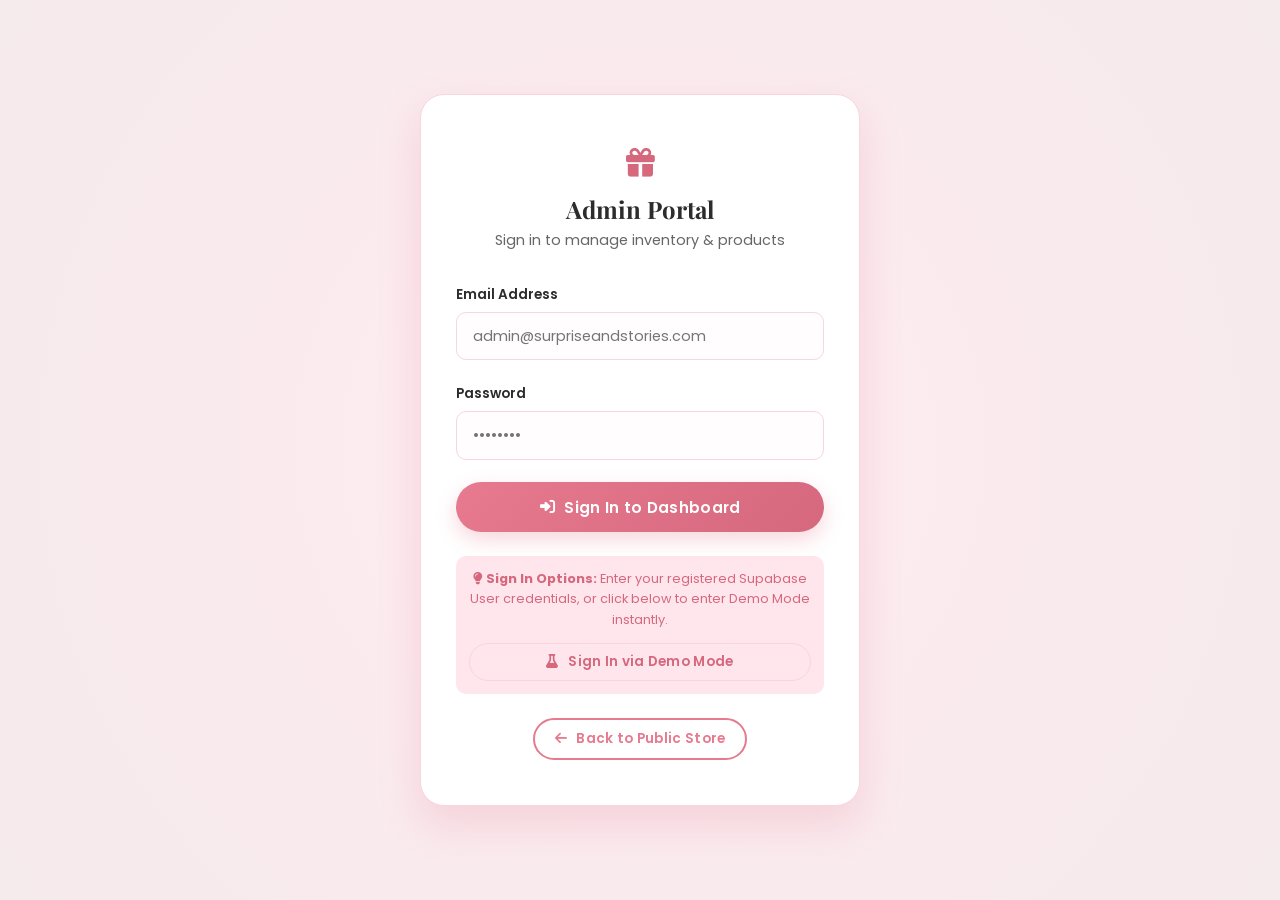
==== admin.html @ d302abcf "Initial commit" ====
<!DOCTYPE html>
<html lang="en">
<head>
  <meta charset="UTF-8">
  <meta name="viewport" content="width=device-width, initial-scale=1.0">
  <title>Admin Dashboard | Surprise and Stories</title>
  <meta name="robots" content="noindex, nofollow">
  
  <!-- Google Fonts & Font Awesome -->
  <link rel="preconnect" href="https://fonts.googleapis.com">
  <link rel="preconnect" href="https://fonts.gstatic.com" crossorigin>
  <link href="https://fonts.googleapis.com/css2?family=Playfair+Display:ital,wght@0,400;0,600;0,700;1,400&family=Poppins:wght@300;400;500;600;700&display=swap" rel="stylesheet">
  <link rel="stylesheet" href="https://cdnjs.cloudflare.com/ajax/libs/font-awesome/6.4.0/css/all.min.css">
  
  <!-- Global Stylesheet -->
  <link rel="stylesheet" href="styles.css">

  <!-- Supabase JS v2 CDN Script Tag -->
  <script src="https://cdn.jsdelivr.net/npm/@supabase/supabase-js@2"></script>
</head>
<body class="admin-body">

  <!-- View 1: Auth Guard / Login View -->
  <div id="login-view" class="auth-wrapper">
    <div class="auth-card">
      <div class="auth-logo">
        <i class="fa-solid fa-gift"></i>
      </div>
      <h2 class="font-serif" style="margin-bottom: 0.2rem;">Admin Portal</h2>
      <p class="auth-subtitle">Sign in to manage inventory & products</p>

      <form id="login-form">
        <div class="form-group">
          <label for="login-email">Email Address</label>
          <input type="email" id="login-email" class="form-control" placeholder="admin@surpriseandstories.com" required>
        </div>

        <div class="form-group">
          <label for="login-password">Password</label>
          <input type="password" id="login-password" class="form-control" placeholder="••••••••" required>
        </div>

        <button type="submit" id="login-btn" class="btn btn-primary" style="width: 100%;">
          <i class="fa-solid fa-right-to-bracket"></i> Sign In to Dashboard
        </button>
      </form>

      <div class="demo-hint">
        <i class="fa-solid fa-lightbulb"></i> <strong>Sign In Options:</strong> Enter your registered Supabase User credentials, or click below to enter Demo Mode instantly.
        <div style="margin-top: 0.8rem;">
          <button type="button" id="demo-login-btn" class="btn btn-secondary btn-sm" style="width: 100%;">
            <i class="fa-solid fa-flask"></i> Sign In via Demo Mode
          </button>
        </div>
      </div>

      <div style="margin-top: 1.5rem;">
        <a href="index.html" class="btn btn-outline btn-sm">
          <i class="fa-solid fa-arrow-left"></i> Back to Public Store
        </a>
      </div>
    </div>
  </div>

  <!-- View 2: Main Client Admin Dashboard (Revealed after login) -->
  <div id="dashboard-view" style="display: none;">
    <!-- Admin Top Navbar -->
    <header class="admin-navbar">
      <div class="container admin-nav-container">
        <a href="index.html" class="logo">
          <i class="fa-solid fa-gift"></i>
          <span>Surprise and Stories</span>
        </a>

        <div class="user-badge">
          <div class="user-avatar" id="user-avatar-initial">A</div>
          <div>
            <div style="font-size: 0.85rem; font-weight: 600;" id="user-email-display">admin@surpriseandstories.com</div>
            <div style="font-size: 0.75rem; color: var(--text-muted);" id="user-status-text">Administrator</div>
          </div>
          <button id="logout-btn" class="btn btn-secondary btn-sm" style="margin-left: 1rem;">
            <i class="fa-solid fa-right-from-bracket"></i> Logout
          </button>
        </div>
      </div>
    </header>

    <!-- Main Dashboard Body -->
    <main class="container admin-main">
      <div class="admin-header">
        <div>
          <h1 class="admin-title font-serif">Product & Inventory Management</h1>
          <p style="color: var(--text-muted); font-size: 0.9rem;">Upload new handcrafted creations and manage your active WhatsApp catalog.</p>
        </div>

        <!-- Dashboard Navigation Tabs -->
        <div class="admin-tabs">
          <button class="admin-tab-btn active" data-tab="tab-inventory">
            <i class="fa-solid fa-boxes-stacked"></i> Live Inventory
          </button>
          <button class="admin-tab-btn" data-tab="tab-add-product">
            <i class="fa-solid fa-plus"></i> Add New Product
          </button>
          <button class="admin-tab-btn" data-tab="tab-settings">
            <i class="fa-solid fa-sliders"></i> Supabase Settings
          </button>
        </div>
      </div>

      <!-- Stats Overview Cards -->
      <div class="stats-grid">
        <div class="stat-card">
          <div class="stat-icon"><i class="fa-solid fa-bag-shopping"></i></div>
          <div>
            <div class="stat-number" id="stat-total-products">0</div>
            <div class="stat-label">Total Active Products</div>
          </div>
        </div>

        <div class="stat-card">
          <div class="stat-icon"><i class="fa-solid fa-layer-group"></i></div>
          <div>
            <div class="stat-number" id="stat-total-categories">0</div>
            <div class="stat-label">Product Categories</div>
          </div>
        </div>

        <div class="stat-card">
          <div class="stat-icon"><i class="fa-brands fa-whatsapp" style="color: #25D366;"></i></div>
          <div>
            <div class="stat-number" id="stat-whatsapp-phone">+91 98765 43210</div>
            <div class="stat-label">Active WhatsApp Number</div>
          </div>
        </div>

        <div class="stat-card">
          <div class="stat-icon"><i class="fa-solid fa-database"></i></div>
          <div>
            <div class="stat-number" id="stat-system-mode" style="font-size: 1.1rem; color: var(--primary);">Live / Demo</div>
            <div class="stat-label">Supabase Connection</div>
          </div>
        </div>
      </div>

      <!-- Tab Content 1: Live Inventory Management Table -->
      <div id="tab-inventory" class="tab-pane">
        <div class="admin-card">
          <div class="admin-card-header">
            <h2 class="admin-card-title font-serif">Current Product Inventory</h2>
            <div>
              <button id="refresh-inventory-btn" class="btn btn-secondary btn-sm">
                <i class="fa-solid fa-arrows-rotate"></i> Refresh
              </button>
            </div>
          </div>

          <div class="table-responsive">
            <table class="inventory-table">
              <thead>
                <tr>
                  <th>Image</th>
                  <th>Product Title</th>
                  <th>Category</th>
                  <th>Price (₹)</th>
                  <th>Date Added</th>
                  <th class="text-right">Action</th>
                </tr>
              </thead>
              <tbody id="inventory-table-body">
                <tr>
                  <td colspan="6" class="text-center" style="padding: 3rem 0;">
                    <i class="fa-solid fa-circle-notch fa-spin" style="font-size: 1.8rem; color: var(--primary);"></i>
                    <p style="margin-top: 0.5rem; color: var(--text-muted);">Loading inventory...</p>
                  </td>
                </tr>
              </tbody>
            </table>
          </div>
        </div>
      </div>

      <!-- Tab Content 2: Add New Product Form -->
      <div id="tab-add-product" class="tab-pane" style="display: none;">
        <div class="admin-card" style="max-width: 760px; margin: 0 auto;">
          <div class="admin-card-header">
            <h2 class="admin-card-title font-serif">Add New Handcrafted Product</h2>
          </div>

          <form id="add-product-form">
            <div style="display: grid; grid-template-columns: 1fr 1fr; gap: 1.2rem;">
              <div class="form-group">
                <label for="prod-title">Product Title *</label>
                <input type="text" id="prod-title" class="form-control" placeholder="e.g. Velvet Memory Hamper" required>
              </div>

              <div class="form-group">
                <label for="prod-price">Price in ₹ (INR) *</label>
                <input type="number" id="prod-price" class="form-control" placeholder="1999" min="0" step="1" required>
              </div>
            </div>

            <div class="form-group">
              <label for="prod-category">Product Category *</label>
              <select id="prod-category" class="form-control" required>
                <option value="Gift Hampers">Gift Hampers</option>
                <option value="Personalized Cards">Personalized Cards</option>
                <option value="Anniversary">Anniversary Boxes</option>
                <option value="Custom Gifts">Custom Gifts</option>
              </select>
            </div>

            <div class="form-group">
              <label for="prod-desc">Product Description *</label>
              <textarea id="prod-desc" class="form-control" rows="4" placeholder="Describe the materials, handmade craftsmanship, fairy lights, chocolates, custom note features..." required></textarea>
            </div>

            <!-- Product Image Upload / File Dropzone -->
            <div class="form-group">
              <label>Product Image *</label>
              <div class="file-dropzone" id="dropzone">
                <i class="fa-solid fa-cloud-arrow-up"></i>
                <h4>Click or drag & drop product photo</h4>
                <p>Supports PNG, JPG, WEBP formats (Max 5MB)</p>
                <input type="file" id="prod-image-file" accept="image/*">
              </div>

              <!-- Image Preview Container -->
              <div id="image-preview-wrapper" style="display: none; margin-top: 1rem;">
                <div class="image-preview-container">
                  <img id="image-preview" class="image-preview" src="" alt="Preview">
                  <button type="button" id="remove-img-btn" class="btn btn-danger btn-sm" style="position: absolute; top: -10px; right: -10px; border-radius: 50%; width: 26px; height: 26px; padding: 0; display: flex; align-items: center; justify-content: center;">
                    <i class="fa-solid fa-xmark"></i>
                  </button>
                </div>
              </div>

              <div style="margin-top: 0.8rem; font-size: 0.8rem; color: var(--text-muted);">
                <i class="fa-solid fa-info-circle"></i> Images will be uploaded to Supabase Storage bucket <code>product-images</code>.
              </div>
            </div>

            <div style="margin-top: 2rem;">
              <button type="submit" id="submit-product-btn" class="btn btn-primary" style="width: 100%;">
                <i class="fa-solid fa-cloud-arrow-up"></i> Upload Product to Store
              </button>
            </div>
          </form>
        </div>
      </div>

      <!-- Tab Content 3: Supabase & WhatsApp Config -->
      <div id="tab-settings" class="tab-pane" style="display: none;">
        <div class="admin-card" style="max-width: 760px; margin: 0 auto;">
          <div class="admin-card-header">
            <h2 class="admin-card-title font-serif">Supabase & Store Configuration</h2>
          </div>

          <div class="config-box">
            <p><i class="fa-solid fa-shield-halved"></i> <strong>Live Supabase Connection:</strong> Enter your Supabase Project URL and Anon Public Key below to connect your live Supabase PostgreSQL database and Storage bucket.</p>
          </div>

          <form id="settings-form">
            <div class="form-group">
              <label for="config-supabase-url">Supabase Project URL</label>
              <input type="url" id="config-supabase-url" class="form-control" placeholder="https://xyzcompany.supabase.co">
            </div>

            <div class="form-group">
              <label for="config-supabase-key">Supabase Anon Public Key</label>
              <input type="password" id="config-supabase-key" class="form-control" placeholder="eyJhYmdj... (Anon Public Key)">
            </div>

            <div class="form-group">
              <label for="config-whatsapp-phone">WhatsApp Business Phone Number (for Customer Orders)</label>
              <input type="text" id="config-whatsapp-phone" class="form-control" placeholder="919876543210" required>
              <small style="color: var(--text-muted);">Include country code without '+' or spaces (e.g., 919876543210 for India).</small>
            </div>

            <div style="display: flex; gap: 1rem; margin-top: 1.5rem;">
              <button type="submit" class="btn btn-primary">
                <i class="fa-solid fa-floppy-disk"></i> Save Settings
              </button>
              <button type="button" id="reset-settings-btn" class="btn btn-secondary">
                <i class="fa-solid fa-rotate-left"></i> Reset to Default Demo
              </button>
            </div>
          </form>
        </div>
      </div>
    </main>
  </div>

  <!-- Scripts -->
  <script src="js/supabase-config.js"></script>
  <script src="js/admin.js"></script>
</body>
</html>
---- styles.css ----
/* ----------------------------------------------------
   Surprise and Stories - Soft Aesthetic Pink Theme
   Global Stylesheet & Design System
   ---------------------------------------------------- */

@import url('https://fonts.googleapis.com/css2?family=Playfair+Display:ital,wght@0,400;0,600;0,700;1,400&family=Poppins:wght@300;400;500;600;700&display=swap');

:root {
  --primary: #E87A90;
  --primary-hover: #D6687E;
  --primary-light: #FFE5EC;
  --primary-glow: rgba(232, 122, 144, 0.25);
  --bg-warm: #FFF9F9;
  --bg-card: #FFFFFF;
  --bg-subtle: #FFF0F3;
  --text-dark: #2C2C2C;
  --text-muted: #666666;
  --text-light: #999999;
  --border-color: #F7D6DE;
  --shadow-soft: 0 10px 30px rgba(232, 122, 144, 0.12);
  --shadow-hover: 0 18px 40px rgba(232, 122, 144, 0.22);
  --shadow-inner: inset 0 2px 4px rgba(0, 0, 0, 0.04);
  --border-radius: 16px;
  --border-radius-sm: 10px;
  --border-radius-lg: 24px;
  --transition: all 0.3s cubic-bezier(0.4, 0, 0.2, 1);
  --whatsapp-green: #25D366;
  --whatsapp-hover: #20BA5A;
}

/* Reset & Base Styles */
* {
  margin: 0;
  padding: 0;
  box-sizing: border-box;
}

html {
  scroll-behavior: smooth;
  font-size: 16px;
}

body {
  font-family: 'Poppins', sans-serif;
  background-color: var(--bg-warm);
  color: var(--text-dark);
  line-height: 1.6;
  overflow-x: hidden;
}

h1, h2, h3, h4, h5, h6, .font-serif {
  font-family: 'Playfair Display', serif;
  color: var(--text-dark);
  line-height: 1.3;
}

a {
  text-decoration: none;
  color: inherit;
  transition: var(--transition);
}

img {
  max-width: 100%;
  height: auto;
  display: block;
}

button {
  cursor: pointer;
  border: none;
  outline: none;
  font-family: 'Poppins', sans-serif;
  transition: var(--transition);
}

input, textarea, select {
  font-family: 'Poppins', sans-serif;
  outline: none;
}

/* Utility Containers */
.container {
  width: 100%;
  max-width: 1240px;
  margin: 0 auto;
  padding: 0 1.5rem;
}

.text-center { text-align: center; }
.text-right { text-align: right; }
.flex { display: flex; }
.flex-col { flex-direction: column; }
.items-center { align-items: center; }
.justify-between { justify-content: space-between; }
.justify-center { justify-content: center; }
.gap-1 { gap: 0.5rem; }
.gap-2 { gap: 1rem; }
.gap-3 { gap: 1.5rem; }
.gap-4 { gap: 2rem; }

/* Buttons & CTAs */
.btn {
  display: inline-flex;
  align-items: center;
  justify-content: center;
  gap: 0.6rem;
  padding: 0.85rem 1.8rem;
  border-radius: 50px;
  font-weight: 600;
  font-size: 0.95rem;
  letter-spacing: 0.3px;
  transition: var(--transition);
}

.btn-primary {
  background: linear-gradient(135deg, var(--primary) 0%, var(--primary-hover) 100%);
  color: #FFFFFF;
  box-shadow: 0 8px 20px rgba(232, 122, 144, 0.3);
}

.btn-primary:hover {
  transform: translateY(-3px) scale(1.02);
  box-shadow: 0 12px 25px rgba(232, 122, 144, 0.4);
  background: linear-gradient(135deg, var(--primary-hover) 0%, #C4556C 100%);
}

.btn-secondary {
  background-color: var(--primary-light);
  color: var(--primary-hover);
  border: 1px solid var(--border-color);
}

.btn-secondary:hover {
  background-color: var(--primary);
  color: #FFFFFF;
  transform: translateY(-2px);
}

.btn-outline {
  background: transparent;
  color: var(--primary);
  border: 2px solid var(--primary);
}

.btn-outline:hover {
  background: var(--primary-light);
  color: var(--primary-hover);
  transform: translateY(-2px);
}

.btn-whatsapp {
  background: linear-gradient(135deg, #25D366 0%, #1DA851 100%);
  color: #FFFFFF;
  box-shadow: 0 6px 18px rgba(37, 211, 102, 0.25);
  width: 100%;
}

.btn-whatsapp:hover {
  background: linear-gradient(135deg, #20BA5A 0%, #189344 100%);
  transform: translateY(-2px) scale(1.01);
  box-shadow: 0 10px 22px rgba(37, 211, 102, 0.35);
}

.btn-danger {
  background-color: #FF5A5A;
  color: #FFFFFF;
  padding: 0.5rem 1rem;
  border-radius: var(--border-radius-sm);
  font-size: 0.85rem;
}

.btn-danger:hover {
  background-color: #E03E3E;
  transform: translateY(-2px);
}

.btn-sm {
  padding: 0.5rem 1.2rem;
  font-size: 0.85rem;
}

/* Header & Glassmorphism Navigation */
.navbar {
  position: fixed;
  top: 0;
  left: 0;
  width: 100%;
  z-index: 1000;
  padding: 1.2rem 0;
  transition: var(--transition);
}

.navbar.scrolled {
  background: rgba(255, 249, 249, 0.85);
  backdrop-filter: blur(16px);
  -webkit-backdrop-filter: blur(16px);
  box-shadow: 0 4px 20px rgba(232, 122, 144, 0.08);
  padding: 0.8rem 0;
  border-bottom: 1px solid rgba(247, 214, 222, 0.5);
}

.nav-container {
  display: flex;
  align-items: center;
  justify-content: space-between;
}

.logo {
  display: flex;
  align-items: center;
  gap: 0.6rem;
  font-size: 1.45rem;
  font-weight: 700;
  color: var(--primary-hover);
}

.logo i {
  font-size: 1.6rem;
  color: var(--primary);
}

.nav-links {
  display: flex;
  align-items: center;
  gap: 2.2rem;
  list-style: none;
}

.nav-link {
  font-weight: 500;
  font-size: 0.95rem;
  color: var(--text-dark);
  position: relative;
  padding: 0.3rem 0;
}

.nav-link::after {
  content: '';
  position: absolute;
  bottom: 0;
  left: 0;
  width: 0%;
  height: 2px;
  background-color: var(--primary);
  transition: var(--transition);
  border-radius: 2px;
}

.nav-link:hover::after, .nav-link.active::after {
  width: 100%;
}

.nav-link:hover, .nav-link.active {
  color: var(--primary-hover);
}

.mobile-toggle {
  display: none;
  font-size: 1.5rem;
  color: var(--text-dark);
  background: none;
}

/* Hero Section */
.hero {
  padding: 9rem 0 5rem;
  position: relative;
  background: radial-gradient(circle at 80% 20%, #FFEBF0 0%, var(--bg-warm) 60%);
  overflow: hidden;
}

.hero-grid {
  display: grid;
  grid-template-columns: 1.1fr 0.9fr;
  gap: 3rem;
  align-items: center;
}

.hero-badge {
  display: inline-flex;
  align-items: center;
  gap: 0.5rem;
  padding: 0.4rem 1rem;
  background-color: var(--primary-light);
  color: var(--primary-hover);
  border-radius: 50px;
  font-size: 0.85rem;
  font-weight: 600;
  margin-bottom: 1.2rem;
  border: 1px solid var(--border-color);
}

.hero-title {
  font-size: 3.2rem;
  font-weight: 700;
  margin-bottom: 1.2rem;
  line-height: 1.25;
}

.hero-title span {
  color: var(--primary);
  position: relative;
}

.hero-title span::after {
  content: '';
  position: absolute;
  bottom: 6px;
  left: 0;
  width: 100%;
  height: 8px;
  background-color: var(--primary-light);
  z-index: -1;
  border-radius: 4px;
}

.hero-subtitle {
  font-size: 1.1rem;
  color: var(--text-muted);
  margin-bottom: 2.2rem;
  max-width: 540px;
}

.hero-actions {
  display: flex;
  align-items: center;
  gap: 1.2rem;
  flex-wrap: wrap;
}

.hero-features {
  display: flex;
  align-items: center;
  gap: 2rem;
  margin-top: 3rem;
  padding-top: 2rem;
  border-top: 1px solid var(--border-color);
}

.hero-feature-item {
  display: flex;
  align-items: center;
  gap: 0.7rem;
}

.hero-feature-icon {
  width: 42px;
  height: 42px;
  border-radius: 50%;
  background: var(--primary-light);
  color: var(--primary-hover);
  display: flex;
  align-items: center;
  justify-content: center;
  font-size: 1.1rem;
}

.hero-feature-text h5 {
  font-size: 0.95rem;
  font-weight: 600;
}

.hero-feature-text p {
  font-size: 0.8rem;
  color: var(--text-muted);
}

/* Hero Showcase Graphic / Floating Cards */
.hero-showcase {
  position: relative;
  display: flex;
  align-items: center;
  justify-content: center;
}

.hero-img-wrapper {
  position: relative;
  width: 100%;
  max-width: 440px;
  border-radius: var(--border-radius-lg);
  overflow: hidden;
  box-shadow: var(--shadow-soft);
  border: 4px solid #FFFFFF;
  transform: rotate(-2deg);
  transition: var(--transition);
}

.hero-img-wrapper:hover {
  transform: rotate(0deg) scale(1.02);
  box-shadow: var(--shadow-hover);
}

.hero-img-wrapper img {
  width: 100%;
  height: 480px;
  object-fit: cover;
}

.floating-card {
  position: absolute;
  background: rgba(255, 255, 255, 0.92);
  backdrop-filter: blur(12px);
  padding: 1rem 1.4rem;
  border-radius: var(--border-radius);
  box-shadow: var(--shadow-soft);
  border: 1px solid rgba(255, 255, 255, 0.8);
  display: flex;
  align-items: center;
  gap: 1rem;
  z-index: 10;
  animation: float 4s ease-in-out infinite alternate;
}

.floating-card.card-1 {
  top: 10%;
  left: -8%;
}

.floating-card.card-2 {
  bottom: 8%;
  right: -6%;
  animation-delay: 2s;
}

.floating-card i {
  font-size: 1.8rem;
  color: var(--primary);
}

.floating-card-title {
  font-size: 0.85rem;
  font-weight: 700;
}

.floating-card-subtitle {
  font-size: 0.75rem;
  color: var(--text-muted);
}

@keyframes float {
  0% { transform: translateY(0px); }
  100% { transform: translateY(-12px); }
}

/* Section Header Component */
.section-header {
  text-align: center;
  max-width: 680px;
  margin: 0 auto 3.5rem;
}

.section-tag {
  display: inline-block;
  color: var(--primary);
  font-weight: 600;
  font-size: 0.85rem;
  text-transform: uppercase;
  letter-spacing: 1.5px;
  margin-bottom: 0.5rem;
}

.section-title {
  font-size: 2.4rem;
  font-weight: 700;
  margin-bottom: 1rem;
}

.section-subtitle {
  color: var(--text-muted);
  font-size: 1rem;
}

/* About Us Section */
.about {
  padding: 6rem 0;
  background-color: #FFFFFF;
}

.about-grid {
  display: grid;
  grid-template-columns: 1fr 1.1fr;
  gap: 4rem;
  align-items: center;
}

.about-images {
  position: relative;
  display: grid;
  grid-template-columns: repeat(2, 1fr);
  gap: 1.2rem;
}

.about-img {
  border-radius: var(--border-radius);
  overflow: hidden;
  box-shadow: var(--shadow-soft);
  height: 240px;
}

.about-img img {
  width: 100%;
  height: 100%;
  object-fit: cover;
  transition: var(--transition);
}

.about-img:hover img {
  transform: scale(1.06);
}

.about-img:nth-child(2) {
  margin-top: 2rem;
}

.about-experience-badge {
  position: absolute;
  top: 45%;
  left: 45%;
  transform: translate(-50%, -50%);
  background: var(--primary);
  color: #FFFFFF;
  width: 100px;
  height: 100px;
  border-radius: 50%;
  display: flex;
  flex-direction: column;
  align-items: center;
  justify-content: center;
  text-align: center;
  border: 4px solid #FFFFFF;
  box-shadow: var(--shadow-hover);
}

.about-experience-badge span:first-child {
  font-size: 1.6rem;
  font-weight: 700;
  line-height: 1;
}

.about-experience-badge span:last-child {
  font-size: 0.65rem;
  text-transform: uppercase;
  letter-spacing: 0.5px;
}

.about-content h2 {
  font-size: 2.2rem;
  margin-bottom: 1.2rem;
}

.about-content p {
  color: var(--text-muted);
  margin-bottom: 1.4rem;
}

.story-highlights {
  display: grid;
  grid-template-columns: repeat(2, 1fr);
  gap: 1.5rem;
  margin-top: 2rem;
}

.story-item {
  display: flex;
  align-items: flex-start;
  gap: 0.8rem;
}

.story-item i {
  color: var(--primary);
  font-size: 1.2rem;
  margin-top: 0.2rem;
}

.story-item h4 {
  font-size: 0.95rem;
  font-weight: 600;
  margin-bottom: 0.2rem;
}

.story-item p {
  font-size: 0.8rem;
  margin-bottom: 0;
}

/* Gallery & Products Section */
.gallery {
  padding: 6rem 0;
  background-color: var(--bg-warm);
}

.gallery-controls {
  display: flex;
  align-items: center;
  justify-content: space-between;
  gap: 1rem;
  margin-bottom: 2.5rem;
  flex-wrap: wrap;
}

.category-tabs {
  display: flex;
  align-items: center;
  gap: 0.6rem;
  flex-wrap: wrap;
}

.tab-btn {
  padding: 0.55rem 1.3rem;
  border-radius: 50px;
  background-color: #FFFFFF;
  color: var(--text-dark);
  font-size: 0.85rem;
  font-weight: 500;
  border: 1px solid var(--border-color);
  transition: var(--transition);
}

.tab-btn:hover, .tab-btn.active {
  background-color: var(--primary);
  color: #FFFFFF;
  border-color: var(--primary);
  box-shadow: 0 4px 12px rgba(232, 122, 144, 0.25);
}

.search-box {
  position: relative;
  min-width: 260px;
}

.search-box input {
  width: 100%;
  padding: 0.6rem 1rem 0.6rem 2.4rem;
  border-radius: 50px;
  border: 1px solid var(--border-color);
  background-color: #FFFFFF;
  font-size: 0.85rem;
  transition: var(--transition);
}

.search-box input:focus {
  border-color: var(--primary);
  box-shadow: 0 0 0 3px var(--primary-light);
}

.search-box i {
  position: absolute;
  left: 0.9rem;
  top: 50%;
  transform: translateY(-50%);
  color: var(--text-muted);
  font-size: 0.9rem;
}

/* Product Card Grid */
.products-grid {
  display: grid;
  grid-template-columns: repeat(auto-fill, minmax(280px, 1fr));
  gap: 2rem;
}

.product-card {
  background-color: var(--bg-card);
  border-radius: var(--border-radius);
  overflow: hidden;
  box-shadow: var(--shadow-soft);
  border: 1px solid rgba(247, 214, 222, 0.6);
  transition: var(--transition);
  display: flex;
  flex-direction: column;
}

.product-card:hover {
  transform: translateY(-6px) scale(1.01);
  box-shadow: var(--shadow-hover);
  border-color: var(--primary-light);
}

.product-img-wrapper {
  position: relative;
  width: 100%;
  height: 240px;
  overflow: hidden;
  background-color: var(--primary-light);
}

.product-img-wrapper img {
  width: 100%;
  height: 100%;
  object-fit: cover;
  transition: transform 0.5s ease;
}

.product-card:hover .product-img-wrapper img {
  transform: scale(1.08);
}

.product-category-badge {
  position: absolute;
  top: 0.8rem;
  left: 0.8rem;
  background: rgba(255, 255, 255, 0.9);
  backdrop-filter: blur(8px);
  color: var(--primary-hover);
  font-size: 0.75rem;
  font-weight: 600;
  padding: 0.3rem 0.8rem;
  border-radius: 50px;
  border: 1px solid var(--border-color);
}

.product-content {
  padding: 1.4rem;
  display: flex;
  flex-direction: column;
  flex-grow: 1;
}

.product-title {
  font-size: 1.2rem;
  font-weight: 700;
  margin-bottom: 0.4rem;
  color: var(--text-dark);
}

.product-price {
  font-size: 1.25rem;
  font-weight: 700;
  color: var(--primary);
  margin-bottom: 0.8rem;
}

.product-desc {
  font-size: 0.85rem;
  color: var(--text-muted);
  margin-bottom: 1.5rem;
  line-height: 1.5;
  flex-grow: 1;
}

.product-actions {
  margin-top: auto;
}

/* Empty / Loading States */
.loading-spinner {
  text-align: center;
  padding: 4rem 0;
  grid-column: 1 / -1;
  color: var(--primary);
}

.loading-spinner i {
  font-size: 2.5rem;
  animation: spin 1s linear infinite;
  margin-bottom: 1rem;
}

@keyframes spin {
  0% { transform: rotate(0deg); }
  100% { transform: rotate(360deg); }
}

.empty-state {
  text-align: center;
  padding: 4rem 1rem;
  grid-column: 1 / -1;
  background-color: #FFFFFF;
  border-radius: var(--border-radius);
  border: 2px dashed var(--border-color);
}

.empty-state i {
  font-size: 3rem;
  color: var(--primary);
  margin-bottom: 1rem;
}

/* Services Section */
.services {
  padding: 6rem 0;
  background-color: #FFFFFF;
}

.services-grid {
  display: grid;
  grid-template-columns: repeat(auto-fit, minmax(250px, 1fr));
  gap: 2rem;
}

.service-card {
  padding: 2.2rem 1.8rem;
  background-color: var(--bg-warm);
  border-radius: var(--border-radius);
  border: 1px solid var(--border-color);
  transition: var(--transition);
  text-align: center;
}

.service-card:hover {
  transform: translateY(-6px);
  box-shadow: var(--shadow-soft);
  background-color: #FFFFFF;
  border-color: var(--primary);
}

.service-icon {
  width: 64px;
  height: 64px;
  border-radius: 50%;
  background: var(--primary-light);
  color: var(--primary);
  display: flex;
  align-items: center;
  justify-content: center;
  font-size: 1.6rem;
  margin: 0 auto 1.4rem;
  transition: var(--transition);
}

.service-card:hover .service-icon {
  background: var(--primary);
  color: #FFFFFF;
  transform: scale(1.1);
}

.service-card h3 {
  font-size: 1.2rem;
  font-weight: 700;
  margin-bottom: 0.8rem;
}

.service-card p {
  font-size: 0.88rem;
  color: var(--text-muted);
}

/* Footer Section */
.footer {
  background-color: #261D20;
  color: #F3E8EC;
  padding: 5rem 0 2rem;
}

.footer-grid {
  display: grid;
  grid-template-columns: 1.5fr 1fr 1fr 1.2fr;
  gap: 3rem;
  margin-bottom: 3.5rem;
}

.footer-brand .logo {
  color: #FFFFFF;
  margin-bottom: 1rem;
}

.footer-brand p {
  color: #B3A4A9;
  font-size: 0.9rem;
  margin-bottom: 1.5rem;
  max-width: 320px;
}

.social-links {
  display: flex;
  gap: 1rem;
}

.social-btn {
  width: 38px;
  height: 38px;
  border-radius: 50%;
  background-color: rgba(255, 255, 255, 0.08);
  color: #FFFFFF;
  display: flex;
  align-items: center;
  justify-content: center;
  transition: var(--transition);
}

.social-btn:hover {
  background-color: var(--primary);
  transform: translateY(-3px);
}

.footer-col h4 {
  color: #FFFFFF;
  font-size: 1.1rem;
  margin-bottom: 1.2rem;
}

.footer-links {
  list-style: none;
  display: flex;
  flex-direction: column;
  gap: 0.7rem;
}

.footer-links a {
  color: #B3A4A9;
  font-size: 0.88rem;
}

.footer-links a:hover {
  color: var(--primary-light);
  padding-left: 4px;
}

.contact-info-list {
  list-style: none;
  display: flex;
  flex-direction: column;
  gap: 0.8rem;
}

.contact-info-list li {
  display: flex;
  align-items: flex-start;
  gap: 0.8rem;
  color: #B3A4A9;
  font-size: 0.88rem;
}

.contact-info-list i {
  color: var(--primary);
  font-size: 1.1rem;
}

.footer-bottom {
  border-top: 1px solid rgba(255, 255, 255, 0.1);
  padding-top: 1.8rem;
  text-align: center;
  font-size: 0.85rem;
  color: #99888E;
}

/* ====================================================
   ADMIN DASHBOARD STYLES
   ==================================================== */

.admin-body {
  background-color: #F8F5F6;
  min-height: 100vh;
}

/* Admin Auth Login View */
.auth-wrapper {
  min-height: 100vh;
  display: flex;
  align-items: center;
  justify-content: center;
  padding: 2rem;
  background: radial-gradient(circle at 50% 50%, #FFEBF0 0%, #F5EAEC 100%);
}

.auth-card {
  background-color: #FFFFFF;
  width: 100%;
  max-width: 440px;
  padding: 2.8rem 2.2rem;
  border-radius: var(--border-radius-lg);
  box-shadow: var(--shadow-hover);
  border: 1px solid var(--border-color);
  text-align: center;
}

.auth-logo {
  font-size: 1.8rem;
  font-weight: 700;
  color: var(--primary-hover);
  margin-bottom: 0.5rem;
}

.auth-subtitle {
  color: var(--text-muted);
  font-size: 0.9rem;
  margin-bottom: 2rem;
}

.form-group {
  margin-bottom: 1.4rem;
  text-align: left;
}

.form-group label {
  display: block;
  font-size: 0.85rem;
  font-weight: 600;
  margin-bottom: 0.4rem;
  color: var(--text-dark);
}

.form-control {
  width: 100%;
  padding: 0.8rem 1rem;
  border-radius: var(--border-radius-sm);
  border: 1px solid var(--border-color);
  background-color: #FFFDFD;
  font-size: 0.9rem;
  transition: var(--transition);
}

.form-control:focus {
  border-color: var(--primary);
  background-color: #FFFFFF;
  box-shadow: 0 0 0 3px var(--primary-light);
}

.demo-hint {
  margin-top: 1.5rem;
  padding: 0.8rem;
  background-color: var(--primary-light);
  border-radius: var(--border-radius-sm);
  font-size: 0.8rem;
  color: var(--primary-hover);
}

/* Admin Dashboard Layout */
.admin-navbar {
  background: #FFFFFF;
  border-bottom: 1px solid var(--border-color);
  padding: 1rem 0;
  position: sticky;
  top: 0;
  z-index: 100;
}

.admin-nav-container {
  display: flex;
  align-items: center;
  justify-content: space-between;
}

.user-badge {
  display: flex;
  align-items: center;
  gap: 0.8rem;
}

.user-avatar {
  width: 36px;
  height: 36px;
  border-radius: 50%;
  background: var(--primary);
  color: #FFFFFF;
  display: flex;
  align-items: center;
  justify-content: center;
  font-weight: 600;
  font-size: 0.9rem;
}

.admin-main {
  padding: 2.5rem 0 5rem;
}

.admin-header {
  display: flex;
  align-items: center;
  justify-content: space-between;
  margin-bottom: 2rem;
  flex-wrap: wrap;
  gap: 1rem;
}

.admin-title {
  font-size: 2rem;
}

.admin-tabs {
  display: flex;
  gap: 0.8rem;
}

.admin-tab-btn {
  padding: 0.6rem 1.2rem;
  border-radius: 50px;
  background: #FFFFFF;
  color: var(--text-dark);
  font-size: 0.88rem;
  font-weight: 500;
  border: 1px solid var(--border-color);
}

.admin-tab-btn.active, .admin-tab-btn:hover {
  background: var(--primary);
  color: #FFFFFF;
  border-color: var(--primary);
}

/* Dashboard Stats Overview */
.stats-grid {
  display: grid;
  grid-template-columns: repeat(auto-fit, minmax(220px, 1fr));
  gap: 1.5rem;
  margin-bottom: 2.5rem;
}

.stat-card {
  background: #FFFFFF;
  padding: 1.5rem;
  border-radius: var(--border-radius);
  border: 1px solid var(--border-color);
  box-shadow: var(--shadow-soft);
  display: flex;
  align-items: center;
  gap: 1.2rem;
}

.stat-icon {
  width: 52px;
  height: 52px;
  border-radius: 12px;
  background: var(--primary-light);
  color: var(--primary);
  display: flex;
  align-items: center;
  justify-content: center;
  font-size: 1.5rem;
}

.stat-number {
  font-size: 1.6rem;
  font-weight: 700;
  color: var(--text-dark);
}

.stat-label {
  font-size: 0.8rem;
  color: var(--text-muted);
}

/* Admin Form Card & Inventory Table */
.admin-card {
  background: #FFFFFF;
  border-radius: var(--border-radius);
  border: 1px solid var(--border-color);
  box-shadow: var(--shadow-soft);
  padding: 2rem;
  margin-bottom: 2.5rem;
}

.admin-card-header {
  display: flex;
  align-items: center;
  justify-content: space-between;
  margin-bottom: 1.5rem;
  padding-bottom: 1rem;
  border-bottom: 1px solid var(--border-color);
}

.admin-card-title {
  font-size: 1.3rem;
  font-weight: 700;
}

/* Dropzone File Upload */
.file-dropzone {
  border: 2px dashed var(--border-color);
  border-radius: var(--border-radius-sm);
  padding: 2rem;
  text-align: center;
  background-color: var(--bg-warm);
  cursor: pointer;
  transition: var(--transition);
  position: relative;
}

.file-dropzone:hover, .file-dropzone.dragover {
  border-color: var(--primary);
  background-color: var(--primary-light);
}

.file-dropzone i {
  font-size: 2.2rem;
  color: var(--primary);
  margin-bottom: 0.6rem;
}

.file-dropzone p {
  font-size: 0.85rem;
  color: var(--text-muted);
}

.file-dropzone input[type="file"] {
  position: absolute;
  top: 0;
  left: 0;
  width: 100%;
  height: 100%;
  opacity: 0;
  cursor: pointer;
}

.image-preview-container {
  margin-top: 1rem;
  position: relative;
  display: inline-block;
}

.image-preview {
  max-width: 180px;
  max-height: 140px;
  border-radius: var(--border-radius-sm);
  object-fit: cover;
  border: 2px solid var(--primary-light);
}

/* Inventory Table */
.table-responsive {
  overflow-x: auto;
}

.inventory-table {
  width: 100%;
  border-collapse: collapse;
  text-align: left;
}

.inventory-table th {
  padding: 1rem;
  background-color: var(--bg-warm);
  font-size: 0.85rem;
  font-weight: 600;
  color: var(--text-dark);
  border-bottom: 2px solid var(--border-color);
}

.inventory-table td {
  padding: 1rem;
  border-bottom: 1px solid var(--border-color);
  vertical-align: middle;
  font-size: 0.9rem;
}

.inventory-table tr:hover {
  background-color: var(--primary-light);
}

.table-img {
  width: 50px;
  height: 50px;
  border-radius: 8px;
  object-fit: cover;
}

.badge {
  display: inline-block;
  padding: 0.25rem 0.7rem;
  border-radius: 50px;
  font-size: 0.75rem;
  font-weight: 600;
}

.badge-primary {
  background-color: var(--primary-light);
  color: var(--primary-hover);
}

/* Config Modal / Tab */
.config-box {
  background: var(--primary-light);
  border-radius: var(--border-radius-sm);
  padding: 1.2rem;
  margin-bottom: 1.5rem;
  border: 1px solid var(--border-color);
}

.config-box p {
  font-size: 0.85rem;
  color: var(--primary-hover);
}

/* Toast Notifications */
.toast-container {
  position: fixed;
  bottom: 2rem;
  right: 2rem;
  z-index: 9999;
  display: flex;
  flex-direction: column;
  gap: 0.8rem;
}

.toast {
  background: #FFFFFF;
  color: var(--text-dark);
  padding: 1rem 1.4rem;
  border-radius: var(--border-radius-sm);
  box-shadow: 0 10px 30px rgba(0, 0, 0, 0.15);
  border-left: 4px solid var(--primary);
  display: flex;
  align-items: center;
  gap: 0.8rem;
  min-width: 280px;
  animation: slideInRight 0.3s ease;
}

.toast.success { border-left-color: #25D366; }
.toast.error { border-left-color: #FF5A5A; }
.toast.info { border-left-color: #3B82F6; }

@keyframes slideInRight {
  from { transform: translateX(100%); opacity: 0; }
  to { transform: translateX(0); opacity: 1; }
}

/* ====================================================
   COMPREHENSIVE RESPONSIVE DESIGN SYSTEM
   ==================================================== */

/* Fluid Headings & Base Typography */
h1, .hero-title {
  font-size: clamp(2rem, 5vw + 1rem, 3.2rem);
}

.section-title {
  font-size: clamp(1.75rem, 4vw, 2.4rem);
}

/* Touch Friendly Targets & Base Mobile Tweaks */
button, .btn, .nav-link, .tab-btn {
  touch-action: manipulation;
}

/* Category Tabs Horizontal Touch Scroll */
.category-tabs {
  display: flex;
  align-items: center;
  gap: 0.6rem;
  overflow-x: auto;
  -webkit-overflow-scrolling: touch;
  scrollbar-width: none; /* Firefox */
  padding: 0.4rem 0.2rem;
}

.category-tabs::-webkit-scrollbar {
  display: none; /* Chrome/Safari */
}

.tab-btn {
  white-space: nowrap;
  flex-shrink: 0;
  min-height: 44px;
}

/* Responsive Media Queries */

/* Laptops & Tablets (< 992px) */
@media (max-width: 992px) {
  .container {
    padding: 0 1.25rem;
  }

  .hero {
    padding: 7.5rem 0 4rem;
  }

  .hero-grid {
    grid-template-columns: 1fr;
    gap: 2.5rem;
  }

  .hero-content {
    text-align: center;
  }

  .hero-badge {
    margin: 0 auto 1.2rem;
  }

  .hero-subtitle {
    margin: 0 auto 2rem;
  }

  .hero-actions {
    justify-content: center;
  }

  .hero-features {
    justify-content: center;
    gap: 1.5rem;
  }

  .hero-showcase {
    margin-top: 1rem;
  }

  .about-grid {
    grid-template-columns: 1fr;
    gap: 3rem;
  }

  .footer-grid {
    grid-template-columns: repeat(2, 1fr);
    gap: 2rem;
  }
}

/* Mobile Tablets (< 768px) */
@media (max-width: 768px) {
  .navbar {
    padding: 0.9rem 0;
  }

  .mobile-toggle {
    display: flex;
    align-items: center;
    justify-content: center;
    width: 44px;
    height: 44px;
    border-radius: 50%;
    background-color: var(--primary-light);
    color: var(--primary-hover);
    font-size: 1.3rem;
  }

  .nav-links {
    position: fixed;
    top: 70px;
    left: -100%;
    width: 100%;
    height: calc(100vh - 70px);
    background: rgba(255, 255, 255, 0.98);
    backdrop-filter: blur(20px);
    -webkit-backdrop-filter: blur(20px);
    flex-direction: column;
    padding: 2.5rem 1.5rem;
    gap: 1.8rem;
    transition: var(--transition);
    box-shadow: 0 15px 35px rgba(232, 122, 144, 0.15);
    z-index: 999;
    overflow-y: auto;
  }

  .nav-links.open {
    left: 0;
  }

  .nav-link {
    font-size: 1.15rem;
    font-weight: 600;
    width: 100%;
    text-align: center;
  }

  .gallery-controls {
    flex-direction: column;
    align-items: stretch;
    gap: 1.2rem;
  }

  .search-box {
    width: 100%;
    min-width: 0;
  }

  .search-box input {
    height: 46px;
  }

  .products-grid {
    grid-template-columns: repeat(auto-fill, minmax(250px, 1fr));
    gap: 1.5rem;
  }

  .about-images {
    gap: 0.8rem;
  }

  .about-img {
    height: 200px;
  }

  .about-experience-badge {
    width: 80px;
    height: 80px;
  }

  .about-experience-badge span:first-child {
    font-size: 1.3rem;
  }

  /* Admin Responsive Enhancements */
  .admin-header {
    flex-direction: column;
    align-items: stretch;
  }

  .admin-tabs {
    overflow-x: auto;
    -webkit-overflow-scrolling: touch;
    padding-bottom: 0.4rem;
  }

  .admin-tab-btn {
    white-space: nowrap;
    flex-shrink: 0;
    padding: 0.6rem 1.1rem;
  }

  .stats-grid {
    grid-template-columns: repeat(2, 1fr);
    gap: 1rem;
  }

  .stat-card {
    padding: 1rem;
    gap: 0.8rem;
  }

  .stat-icon {
    width: 44px;
    height: 44px;
    font-size: 1.2rem;
  }

  .stat-number {
    font-size: 1.3rem;
  }

  .user-badge {
    gap: 0.5rem;
  }

  #user-email-display {
    max-width: 140px;
    overflow: hidden;
    text-overflow: ellipsis;
    white-space: nowrap;
  }
}

/* Small Smartphones (< 576px) */
@media (max-width: 576px) {
  .hero {
    padding: 6rem 0 3rem;
  }

  .hero-actions {
    flex-direction: column;
    width: 100%;
  }

  .hero-actions .btn {
    width: 100%;
  }

  .hero-features {
    flex-direction: column;
    align-items: center;
    gap: 1.2rem;
  }

  .floating-card {
    display: none; /* Hide decorative floating popups on small mobile to avoid overflow */
  }

  .products-grid {
    grid-template-columns: 1fr;
  }

  .story-highlights {
    grid-template-columns: 1fr;
  }

  .footer-grid {
    grid-template-columns: 1fr;
    text-align: center;
    gap: 2.2rem;
  }

  .footer-brand p {
    max-width: 100%;
  }

  .social-links {
    justify-content: center;
  }

  .contact-info-list li {
    justify-content: center;
  }

  .auth-wrapper {
    padding: 1rem;
  }

  .auth-card {
    padding: 2rem 1.2rem;
  }

  .admin-card {
    padding: 1.2rem;
  }

  .stats-grid {
    grid-template-columns: 1fr;
  }

  #add-product-form > div {
    grid-template-columns: 1fr !important;
  }

  /* Admin Inventory Table Mobile Card Transformation */
  .inventory-table, .inventory-table tbody, .inventory-table tr, .inventory-table td {
    display: block;
    width: 100%;
  }

  .inventory-table thead {
    display: none; /* Hide headers on mobile cards */
  }

  .inventory-table tr {
    margin-bottom: 1.2rem;
    background: #FFFFFF;
    border: 1px solid var(--border-color);
    border-radius: var(--border-radius-sm);
    padding: 1rem;
    box-shadow: 0 4px 12px rgba(0, 0, 0, 0.04);
  }

  .inventory-table td {
    padding: 0.4rem 0;
    border-bottom: none;
    display: flex;
    align-items: center;
    justify-content: space-between;
  }

  .inventory-table td:first-child {
    justify-content: center;
    padding-bottom: 0.8rem;
    border-bottom: 1px dashed var(--border-color);
  }

  .inventory-table .table-img {
    width: 80px;
    height: 80px;
    border-radius: 12px;
  }

  .inventory-table td.text-right {
    justify-content: stretch;
    margin-top: 0.8rem;
    padding-top: 0.8rem;
    border-top: 1px solid var(--border-color);
  }

  .inventory-table .btn-delete-product {
    width: 100%;
  }
}
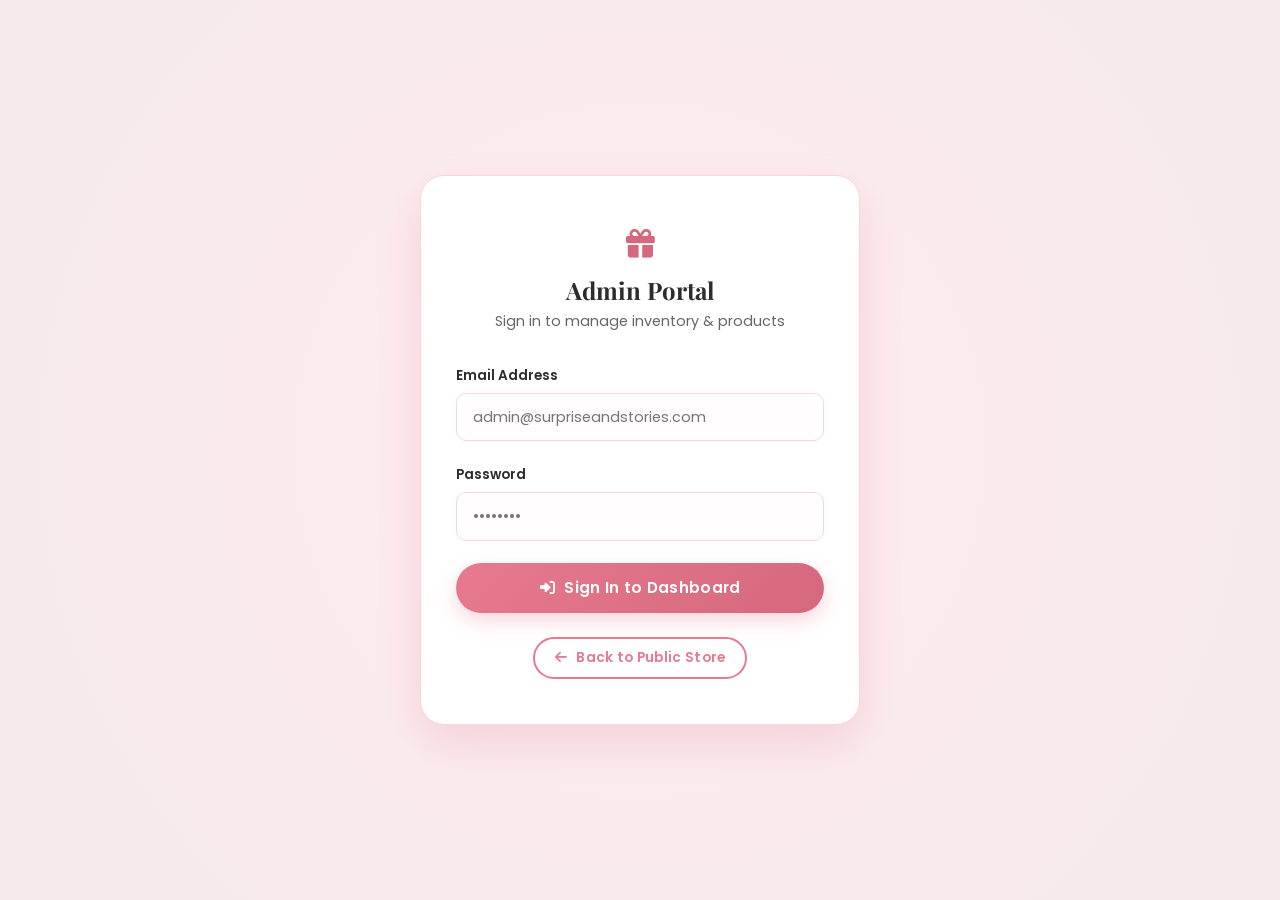
==== commit 5fff2b63: "Removed local storage feature" ====
--- a/admin.html
+++ b/admin.html
@@ -45,15 +45,6 @@
         </button>
       </form>
 
-      <div class="demo-hint">
-        <i class="fa-solid fa-lightbulb"></i> <strong>Sign In Options:</strong> Enter your registered Supabase User credentials, or click below to enter Demo Mode instantly.
-        <div style="margin-top: 0.8rem;">
-          <button type="button" id="demo-login-btn" class="btn btn-secondary btn-sm" style="width: 100%;">
-            <i class="fa-solid fa-flask"></i> Sign In via Demo Mode
-          </button>
-        </div>
-      </div>
-
       <div style="margin-top: 1.5rem;">
         <a href="index.html" class="btn btn-outline btn-sm">
           <i class="fa-solid fa-arrow-left"></i> Back to Public Store
@@ -100,6 +91,9 @@
           </button>
           <button class="admin-tab-btn" data-tab="tab-add-product">
             <i class="fa-solid fa-plus"></i> Add New Product
+          </button>
+          <button class="admin-tab-btn" data-tab="tab-about-images">
+            <i class="fa-solid fa-images"></i> About Us Photos
           </button>
           <button class="admin-tab-btn" data-tab="tab-settings">
             <i class="fa-solid fa-sliders"></i> Supabase Settings
@@ -276,12 +270,55 @@
               <small style="color: var(--text-muted);">Include country code without '+' or spaces (e.g., 919876543210 for India).</small>
             </div>
 
-            <div style="display: flex; gap: 1rem; margin-top: 1.5rem;">
-              <button type="submit" class="btn btn-primary">
-                <i class="fa-solid fa-floppy-disk"></i> Save Settings
+            <div style="margin-top: 1.5rem;">
+              <button type="submit" class="btn btn-primary" style="width: 100%;">
+                <i class="fa-solid fa-floppy-disk"></i> Save Configuration
               </button>
-              <button type="button" id="reset-settings-btn" class="btn btn-secondary">
-                <i class="fa-solid fa-rotate-left"></i> Reset to Default Demo
+            </div>
+          </form>
+        </div>
+      </div>
+
+      <!-- Tab Content 4: Manage About Us Images -->
+      <div id="tab-about-images" class="tab-pane" style="display: none;">
+        <div class="admin-card" style="max-width: 760px; margin: 0 auto;">
+          <div class="admin-card-header">
+            <h2 class="admin-card-title font-serif">Manage About Us Showcase Photos</h2>
+          </div>
+          <p style="color: var(--text-muted); font-size: 0.88rem; margin-bottom: 1.5rem;">
+            Upload up to <strong>2 showcase photos</strong> for the <strong>About Us</strong> section on the public landing page. Images will be stored in your Supabase Storage bucket <code>aboutus-images</code>.
+          </p>
+
+          <form id="about-images-form">
+            <div style="display: grid; grid-template-columns: 1fr 1fr; gap: 1.5rem;" id="about-img-grid">
+              <!-- About Image 1 -->
+              <div class="form-group" style="text-align: center;">
+                <label style="font-size: 0.9rem; font-weight: 600; margin-bottom: 0.6rem;">About Us Photo 1</label>
+                <div style="margin-bottom: 0.8rem; position: relative;">
+                  <img id="about-preview-1" src="https://images.unsplash.com/photo-1513885535751-8b9238bd48?auto=format&fit=crop&q=80&w=600" style="width: 100%; height: 180px; object-fit: cover; border-radius: var(--border-radius-sm); border: 2px solid var(--border-color);">
+                </div>
+                <input type="file" id="about-file-1" accept="image/*" class="form-control" style="font-size: 0.8rem; margin-bottom: 0.6rem;">
+                <button type="button" id="delete-about-1-btn" class="btn btn-danger btn-sm" style="width: 100%;">
+                  <i class="fa-solid fa-trash-can"></i> Delete Photo 1
+                </button>
+              </div>
+
+              <!-- About Image 2 -->
+              <div class="form-group" style="text-align: center;">
+                <label style="font-size: 0.9rem; font-weight: 600; margin-bottom: 0.6rem;">About Us Photo 2</label>
+                <div style="margin-bottom: 0.8rem; position: relative;">
+                  <img id="about-preview-2" src="https://images.unsplash.com/photo-1513519245088-0e12902e5a38?auto=format&fit=crop&q=80&w=600" style="width: 100%; height: 180px; object-fit: cover; border-radius: var(--border-radius-sm); border: 2px solid var(--border-color);">
+                </div>
+                <input type="file" id="about-file-2" accept="image/*" class="form-control" style="font-size: 0.8rem; margin-bottom: 0.6rem;">
+                <button type="button" id="delete-about-2-btn" class="btn btn-danger btn-sm" style="width: 100%;">
+                  <i class="fa-solid fa-trash-can"></i> Delete Photo 2
+                </button>
+              </div>
+            </div>
+
+            <div style="margin-top: 1.5rem;">
+              <button type="submit" id="save-about-imgs-btn" class="btn btn-primary" style="width: 100%;">
+                <i class="fa-solid fa-cloud-arrow-up"></i> Upload & Save About Us Photos
               </button>
             </div>
           </form>
--- a/styles.css
+++ b/styles.css
@@ -1583,20 +1583,37 @@
     justify-content: center;
   }
 
-  .auth-wrapper {
-    padding: 1rem;
-  }
-
-  .auth-card {
-    padding: 2rem 1.2rem;
-  }
-
-  .admin-card {
-    padding: 1.2rem;
+  .admin-nav-container {
+    flex-wrap: wrap;
+    gap: 0.8rem;
+    justify-content: space-between;
   }
 
   .stats-grid {
-    grid-template-columns: 1fr;
+    grid-template-columns: repeat(2, 1fr);
+    gap: 0.8rem;
+  }
+
+  .stat-card {
+    padding: 0.8rem;
+    gap: 0.6rem;
+    flex-direction: column;
+    text-align: center;
+  }
+
+  .stat-icon {
+    width: 38px;
+    height: 38px;
+    font-size: 1.1rem;
+    margin: 0 auto;
+  }
+
+  .stat-number {
+    font-size: 1.2rem;
+  }
+
+  .stat-label {
+    font-size: 0.7rem;
   }
 
   #add-product-form > div {
